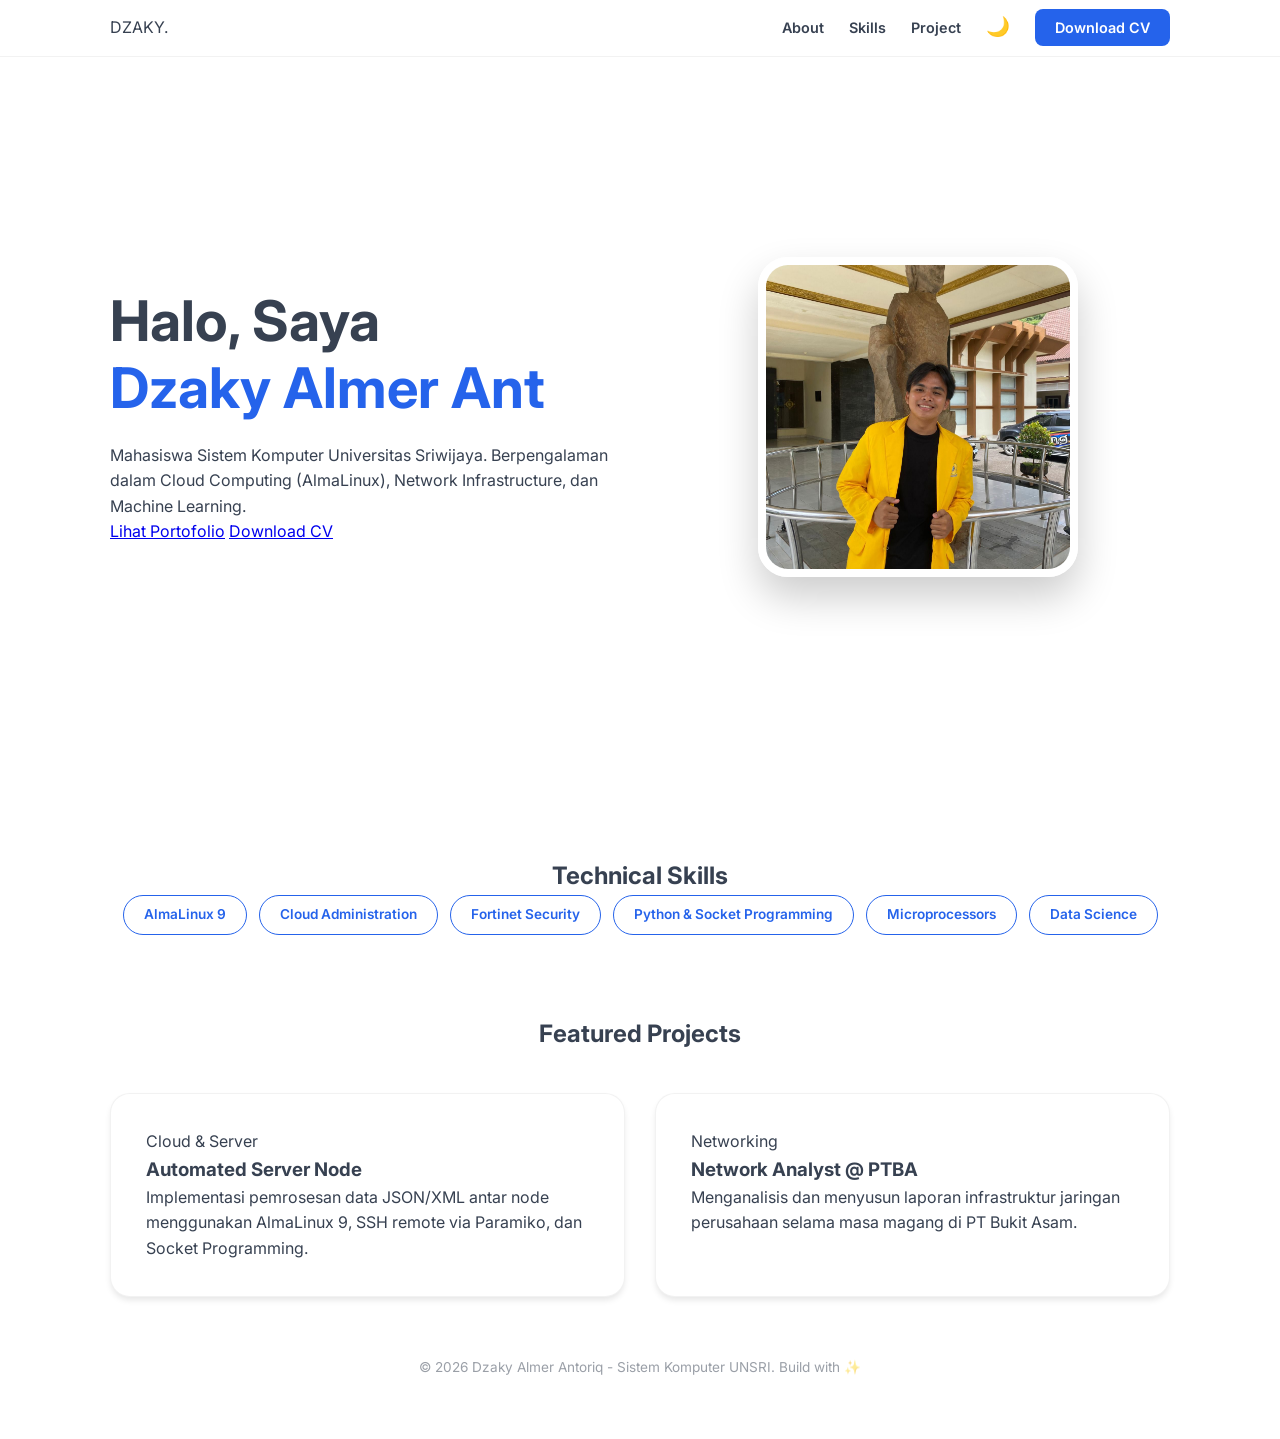
==== index.html @ 932852b8 "Update and rename tampilan.html to index.html" ====
<!DOCTYPE html>
<html lang="id">
<head>
    <meta charset="UTF-8">
    <meta name="viewport" content="width=device-width, initial-scale=1.0">
    <title>Dzaky Almer Antoriq | Portfolio Sistem Komputer UNSRI</title>
    <link rel="stylesheet" href="webcv.css">
    <link href="https://fonts.googleapis.com/css2?family=Inter:wght@400;600;700&display=swap" rel="stylesheet">
</head>
<body class="light-theme">

    <nav>
        <div class="container">
            <div class="logo">DZAKY.</div>
            <ul>
                <li><a href="#about">About</a></li>
                <li><a href="#skills">Skills</a></li>
                <li><a href="#projects">Project</a></li>
                <li><button id="theme-toggle" class="btn-theme">🌙</button></li>
                <li><a href="#" class="btn-cv">Download CV</a></li>
            </ul>
        </div>
    </nav>

    <header id="about" class="hero">
        <div class="container hero-content reveal active">
            <div class="hero-text">
                <h1>Halo, Saya <br><span id="typing-text" style="color: #2563eb;"></span></h1>
                <p>Mahasiswa Sistem Komputer Universitas Sriwijaya. Berpengalaman dalam Cloud Computing (AlmaLinux), Network Infrastructure, dan Machine Learning.</p>
                <div class="hero-btns">
                    <a href="#projects" class="btn-primary">Lihat Portofolio</a>
                    <a href="CV_Dzaky_Almer.pdf" class="btn-secondary" download>Download CV</a>
                </div>
            </div>
            <div class="hero-image">
                <img src="foto-dzaky.jpeg" alt="Dzaky Almer Antoriq">
            </div>
        </div>
    </header>

    <section id="skills" class="container reveal" style="padding: 80px 0; text-align: center;">
        <h2 class="section-title">Technical Skills</h2>
        <div class="skills-grid">
            <span class="skill-tag">AlmaLinux 9</span>
            <span class="skill-tag">Cloud Administration</span>
            <span class="skill-tag">Fortinet Security</span>
            <span class="skill-tag">Python & Socket Programming</span>
            <span class="skill-tag">Microprocessors</span>
            <span class="skill-tag">Data Science</span>
        </div>
    </section>

    <section id="projects" class="projects">
        <div class="container">
            <h2 class="reveal section-title" style="text-align: center; margin-bottom: 40px;">Featured Projects</h2>
            <div class="project-grid">
                <div class="project-card reveal">
                    <div class="project-info">
                        <div class="project-tag">Cloud & Server</div>
                        <h3>Automated Server Node</h3>
                        <p>Implementasi pemrosesan data JSON/XML antar node menggunakan AlmaLinux 9, SSH remote via Paramiko, dan Socket Programming.</p>
                    </div>
                </div>
                <div class="project-card reveal">
                    <div class="project-info">
                        <div class="project-tag">Networking</div>
                        <h3>Network Analyst @ PTBA</h3>
                        <p>Menganalisis dan menyusun laporan infrastruktur jaringan perusahaan selama masa magang di PT Bukit Asam.</p>
                    </div>
                </div>
            </div>
        </div>
    </section>

    <footer>
        <p>&copy; 2026 Dzaky Almer Antoriq - Sistem Komputer UNSRI. Build with ✨</p>
    </footer>

    <script>
        // --- LOGIKA TYPING EFFECT ---
        const text = "Dzaky Almer Antoriq";
        let index = 0;
        function type() {
            if (index < text.length) {
                document.getElementById("typing-text").innerHTML += text.charAt(index);
                index++;
                setTimeout(type, 100);
            }
        }

        // --- LOGIKA DARK MODE DENGAN MEMORI (LOCALSTORAGE) ---
        const btn = document.getElementById("theme-toggle");
        const currentTheme = localStorage.getItem("theme");

        // Cek apakah user sebelumnya sudah setel dark mode
        if (currentTheme === "dark") {
            document.body.classList.add("dark-theme");
            btn.innerHTML = "☀️";
        }

        btn.addEventListener("click", function() {
            document.body.classList.toggle("dark-theme");
            
            let theme = "light";
            if (document.body.classList.contains("dark-theme")) {
                theme = "dark";
                btn.innerHTML = "☀️";
            } else {
                btn.innerHTML = "🌙";
            }
            // Simpan pilihan user ke memori browser
            localStorage.setItem("theme", theme);
        });

        // Jalankan typing effect saat load
        window.onload = type;

        // --- LOGIKA SCROLL REVEAL ---
        window.addEventListener('scroll', reveal);
        function reveal() {
            var reveals = document.querySelectorAll('.reveal');
            for (var i = 0; i < reveals.length; i++) {
                var windowHeight = window.innerHeight;
                var revealTop = reveals[i].getBoundingClientRect().top;
                if (revealTop < windowHeight - 100) {
                    reveals[i].classList.add('active');
                }
            }
        }
    </script>
</body>
</html>
---- webcv.css ----
:root {
    --primary: #2563eb;
    --bg: #ffffff;
    --text: #374151;
    --card-bg: #ffffff;
    --nav-bg: rgba(255, 255, 255, 0.9);
    --input-bg: #f3f4f6;
}

.dark-theme {
    --bg: #0f172a;
    --text: #f1f5f9;
    --card-bg: #1e293b;
    --nav-bg: rgba(15, 23, 42, 0.9);
    --input-bg: #334155;
}

* { margin: 0; padding: 0; box-sizing: border-box; transition: 0.3s ease; }

body {
    font-family: 'Inter', sans-serif;
    background-color: var(--bg);
    color: var(--text);
    line-height: 1.6;
    overflow-x: hidden;
}

.container { max-width: 1100px; margin: 0 auto; padding: 0 20px; }

nav {
    padding: 15px 0;
    background: var(--nav-bg);
    backdrop-filter: blur(10px);
    position: sticky;
    top: 0;
    z-index: 1000;
    border-bottom: 1px solid rgba(0,0,0,0.05);
}

nav .container { display: flex; justify-content: space-between; align-items: center; }
nav ul { display: flex; list-style: none; align-items: center; gap: 25px; }
nav a { text-decoration: none; color: var(--text); font-weight: 600; font-size: 0.9rem; }
.btn-theme { background: none; border: none; font-size: 1.2rem; cursor: pointer; }
.btn-cv { background: var(--primary); color: #fff !important; padding: 10px 20px; border-radius: 8px; }

.hero { padding: 80px 0; min-height: 80vh; display: flex; align-items: center; }
.hero-content { display: flex; align-items: center; justify-content: space-between; gap: 50px; text-align: left; width: 100%; }
.hero-text { flex: 1; }
.hero h1 { font-size: 3.5rem; line-height: 1.2; margin-bottom: 20px; color: var(--text); }

/* Social Links */
.social-links { margin-bottom: 25px; display: flex; gap: 20px; font-size: 1.5rem; }
.social-links a { color: var(--text); transition: 0.3s; }
.social-links a:hover { color: var(--primary); transform: translateY(-3px); }

.hero-image { flex: 1; display: flex; justify-content: center; }
.hero-image img {
    width: 320px;
    height: 320px;
    object-fit: cover;
    border-radius: 30px;
    box-shadow: 0 20px 40px rgba(0,0,0,0.2);
    border: 8px solid var(--card-bg);
}

.skills-grid { display: flex; justify-content: center; gap: 12px; flex-wrap: wrap; }
.skill-tag { background: var(--card-bg); color: var(--primary); border: 1.5px solid var(--primary); padding: 8px 20px; border-radius: 50px; font-weight: 600; font-size: 0.85rem; }
.skill-tag:hover { background: var(--primary); color: #fff; }

.project-grid { display: grid; grid-template-columns: repeat(auto-fit, minmax(320px, 1fr)); gap: 30px; }
.project-card { background: var(--card-bg); padding: 35px; border-radius: 20px; border: 1px solid rgba(0,0,0,0.05); box-shadow: 0 4px 6px -1px rgba(0,0,0,0.1); }
.project-card:hover { transform: translateY(-10px); border-color: var(--primary); }

/* Contact Form */
.contact-box { max-width: 600px; margin: 0 auto; background: var(--card-bg); padding: 30px; border-radius: 20px; box-shadow: 0 10px 25px rgba(0,0,0,0.05); }
.contact-box input, .contact-box textarea {
    width: 100%;
    padding: 12px;
    margin-bottom: 15px;
    border-radius: 8px;
    border: none;
    background: var(--input-bg);
    color: var(--text);
    font-family: inherit;
}

.reveal { opacity: 0; transform: translateY(30px); transition: 0.8s all ease; }
.reveal.active { opacity: 1; transform: translateY(0); }
footer { padding: 60px 0; text-align: center; opacity: 0.5; font-size: 0.85rem; }

@media (max-width: 768px) {
    .hero-content { flex-direction: column-reverse; text-align: center; }
    .hero h1 { font-size: 2.5rem; }
    .social-links { justify-content: center; }
}
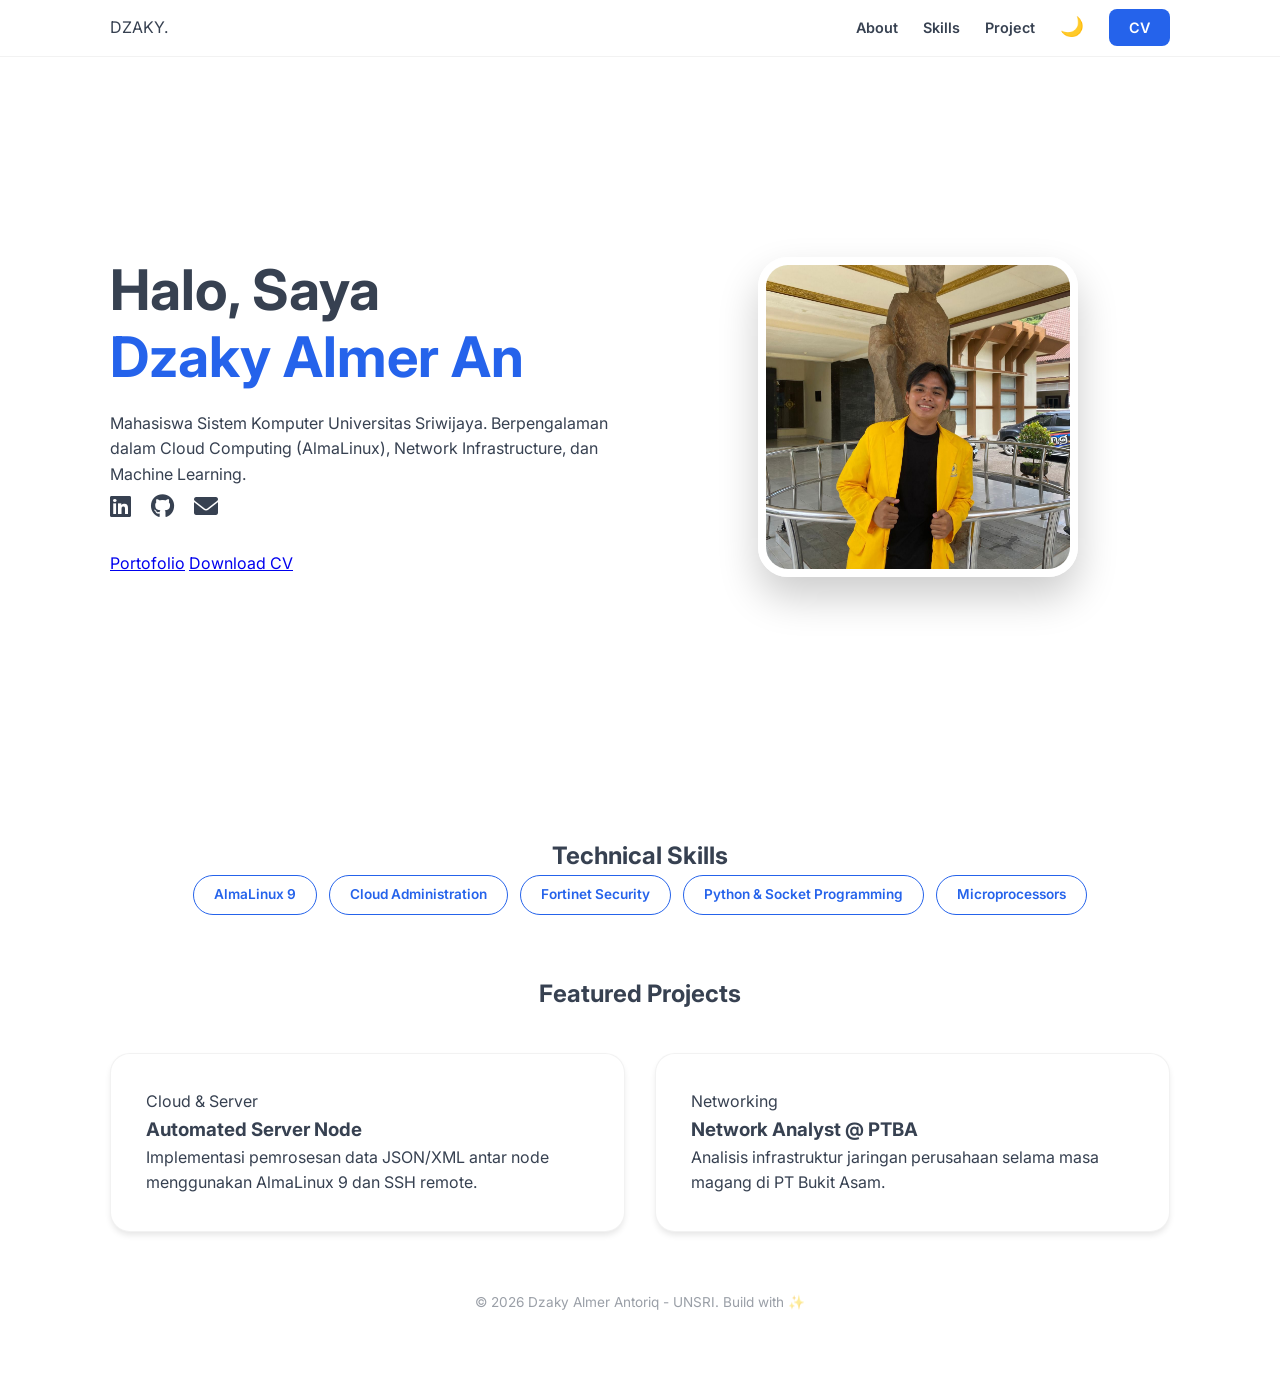
==== commit 62a9d3cd: "Update index.html" ====
--- a/index.html
+++ b/index.html
@@ -6,18 +6,19 @@
     <title>Dzaky Almer Antoriq | Portfolio Sistem Komputer UNSRI</title>
     <link rel="stylesheet" href="webcv.css">
     <link href="https://fonts.googleapis.com/css2?family=Inter:wght@400;600;700&display=swap" rel="stylesheet">
+    <link rel="stylesheet" href="https://cdnjs.cloudflare.com/ajax/libs/font-awesome/6.0.0/css/all.min.css">
 </head>
 <body class="light-theme">
 
     <nav>
-        <div class="container">
+        <div class="container nav-wrapper">
             <div class="logo">DZAKY.</div>
-            <ul>
+            <ul class="nav-links">
                 <li><a href="#about">About</a></li>
                 <li><a href="#skills">Skills</a></li>
                 <li><a href="#projects">Project</a></li>
                 <li><button id="theme-toggle" class="btn-theme">🌙</button></li>
-                <li><a href="#" class="btn-cv">Download CV</a></li>
+                <li><a href="CV_Dzaky_Almer.pdf" class="btn-cv" download>CV</a></li>
             </ul>
         </div>
     </nav>
@@ -27,8 +28,13 @@
             <div class="hero-text">
                 <h1>Halo, Saya <br><span id="typing-text" style="color: #2563eb;"></span></h1>
                 <p>Mahasiswa Sistem Komputer Universitas Sriwijaya. Berpengalaman dalam Cloud Computing (AlmaLinux), Network Infrastructure, dan Machine Learning.</p>
+                <div class="social-links">
+                    <a href="#"><i class="fab fa-linkedin"></i></a>
+                    <a href="#"><i class="fab fa-github"></i></a>
+                    <a href="#"><i class="fas fa-envelope"></i></a>
+                </div>
                 <div class="hero-btns">
-                    <a href="#projects" class="btn-primary">Lihat Portofolio</a>
+                    <a href="#projects" class="btn-primary">Portofolio</a>
                     <a href="CV_Dzaky_Almer.pdf" class="btn-secondary" download>Download CV</a>
                 </div>
             </div>
@@ -38,7 +44,7 @@
         </div>
     </header>
 
-    <section id="skills" class="container reveal" style="padding: 80px 0; text-align: center;">
+    <section id="skills" class="container reveal" style="padding: 60px 0; text-align: center;">
         <h2 class="section-title">Technical Skills</h2>
         <div class="skills-grid">
             <span class="skill-tag">AlmaLinux 9</span>
@@ -46,7 +52,6 @@
             <span class="skill-tag">Fortinet Security</span>
             <span class="skill-tag">Python & Socket Programming</span>
             <span class="skill-tag">Microprocessors</span>
-            <span class="skill-tag">Data Science</span>
         </div>
     </section>
 
@@ -58,14 +63,14 @@
                     <div class="project-info">
                         <div class="project-tag">Cloud & Server</div>
                         <h3>Automated Server Node</h3>
-                        <p>Implementasi pemrosesan data JSON/XML antar node menggunakan AlmaLinux 9, SSH remote via Paramiko, dan Socket Programming.</p>
+                        <p>Implementasi pemrosesan data JSON/XML antar node menggunakan AlmaLinux 9 dan SSH remote.</p>
                     </div>
                 </div>
                 <div class="project-card reveal">
                     <div class="project-info">
                         <div class="project-tag">Networking</div>
                         <h3>Network Analyst @ PTBA</h3>
-                        <p>Menganalisis dan menyusun laporan infrastruktur jaringan perusahaan selama masa magang di PT Bukit Asam.</p>
+                        <p>Analisis infrastruktur jaringan perusahaan selama masa magang di PT Bukit Asam.</p>
                     </div>
                 </div>
             </div>
@@ -73,11 +78,10 @@
     </section>
 
     <footer>
-        <p>&copy; 2026 Dzaky Almer Antoriq - Sistem Komputer UNSRI. Build with ✨</p>
+        <p>&copy; 2026 Dzaky Almer Antoriq - UNSRI. Build with ✨</p>
     </footer>
 
     <script>
-        // --- LOGIKA TYPING EFFECT ---
         const text = "Dzaky Almer Antoriq";
         let index = 0;
         function type() {
@@ -88,11 +92,9 @@
             }
         }
 
-        // --- LOGIKA DARK MODE DENGAN MEMORI (LOCALSTORAGE) ---
         const btn = document.getElementById("theme-toggle");
         const currentTheme = localStorage.getItem("theme");
 
-        // Cek apakah user sebelumnya sudah setel dark mode
         if (currentTheme === "dark") {
             document.body.classList.add("dark-theme");
             btn.innerHTML = "☀️";
@@ -100,7 +102,6 @@
 
         btn.addEventListener("click", function() {
             document.body.classList.toggle("dark-theme");
-            
             let theme = "light";
             if (document.body.classList.contains("dark-theme")) {
                 theme = "dark";
@@ -108,14 +109,11 @@
             } else {
                 btn.innerHTML = "🌙";
             }
-            // Simpan pilihan user ke memori browser
             localStorage.setItem("theme", theme);
         });
 
-        // Jalankan typing effect saat load
         window.onload = type;
 
-        // --- LOGIKA SCROLL REVEAL ---
         window.addEventListener('scroll', reveal);
         function reveal() {
             var reveals = document.querySelectorAll('.reveal');
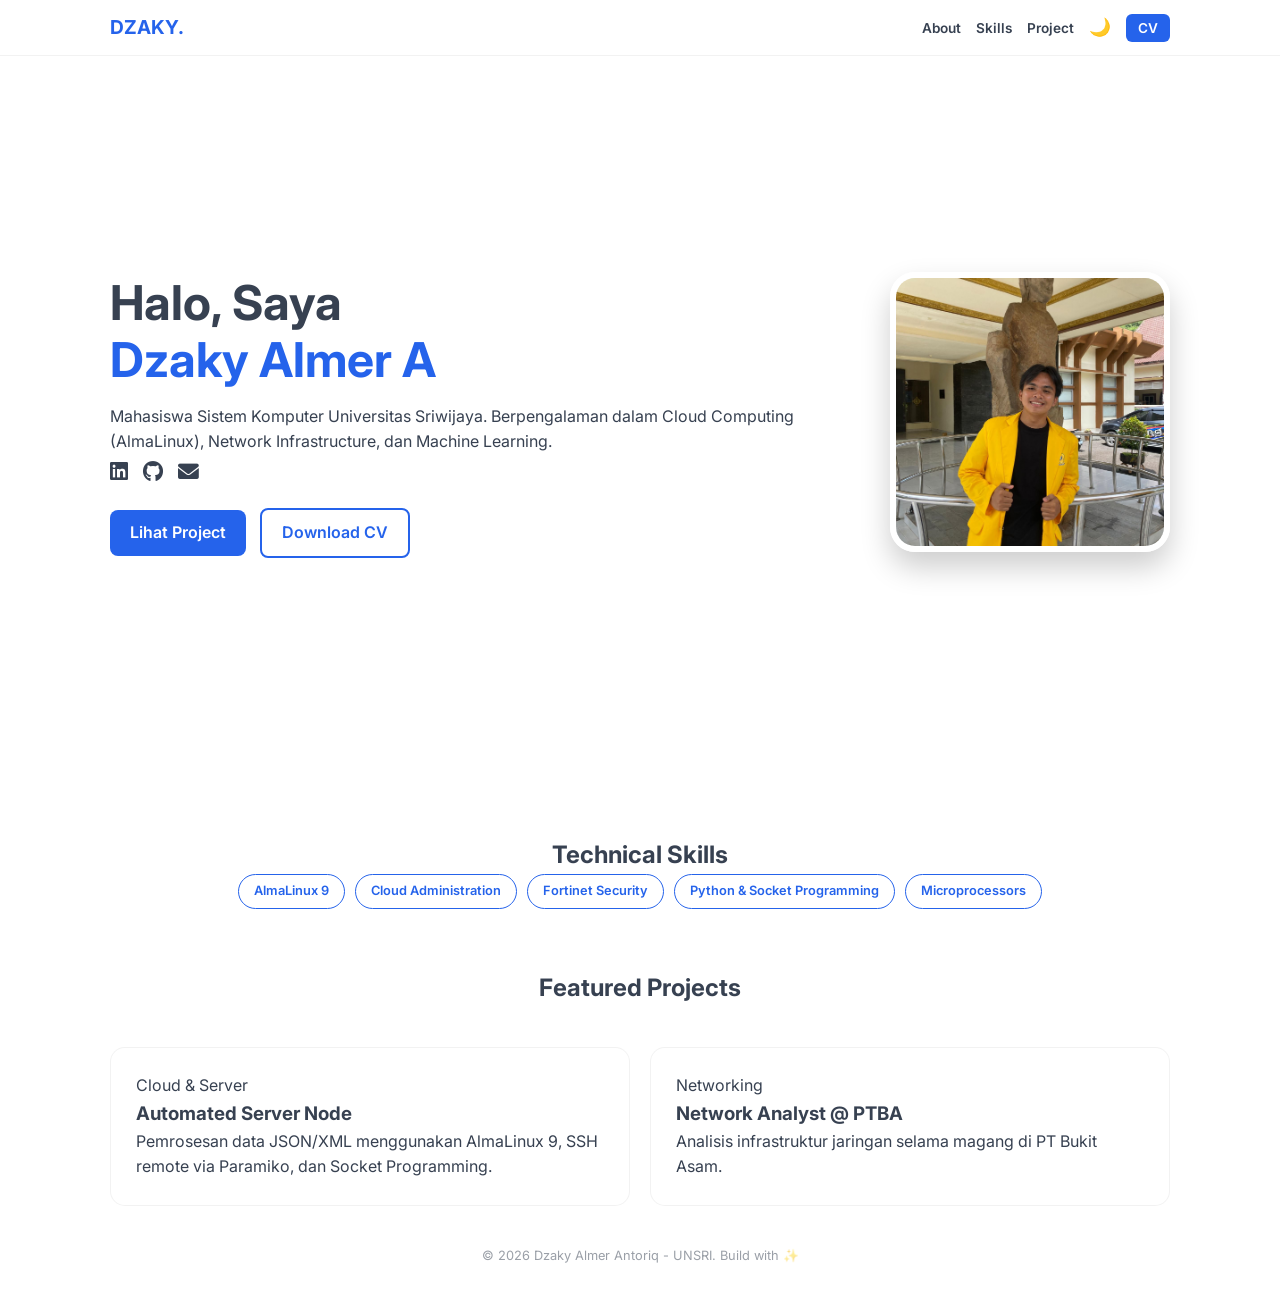
==== commit 76f92f46: "Update index.html" ====
--- a/index.html
+++ b/index.html
@@ -28,13 +28,15 @@
             <div class="hero-text">
                 <h1>Halo, Saya <br><span id="typing-text" style="color: #2563eb;"></span></h1>
                 <p>Mahasiswa Sistem Komputer Universitas Sriwijaya. Berpengalaman dalam Cloud Computing (AlmaLinux), Network Infrastructure, dan Machine Learning.</p>
+                
                 <div class="social-links">
-                    <a href="#"><i class="fab fa-linkedin"></i></a>
-                    <a href="#"><i class="fab fa-github"></i></a>
-                    <a href="#"><i class="fas fa-envelope"></i></a>
+                    <a href="https://www.linkedin.com/in/dzaky-almer-antoriq-600607283" target="_blank"><i class="fab fa-linkedin"></i></a>
+                    <a href="https://github.com/dzakyalmer061" target="_blank"><i class="fab fa-github"></i></a>
+                    <a href="mailto:dzakyalmerantoriq0611@gmail.com"><i class="fas fa-envelope"></i></a>
                 </div>
+
                 <div class="hero-btns">
-                    <a href="#projects" class="btn-primary">Portofolio</a>
+                    <a href="#projects" class="btn-primary">Lihat Project</a>
                     <a href="CV_Dzaky_Almer.pdf" class="btn-secondary" download>Download CV</a>
                 </div>
             </div>
@@ -63,14 +65,14 @@
                     <div class="project-info">
                         <div class="project-tag">Cloud & Server</div>
                         <h3>Automated Server Node</h3>
-                        <p>Implementasi pemrosesan data JSON/XML antar node menggunakan AlmaLinux 9 dan SSH remote.</p>
+                        <p>Pemrosesan data JSON/XML menggunakan AlmaLinux 9, SSH remote via Paramiko, dan Socket Programming.</p>
                     </div>
                 </div>
                 <div class="project-card reveal">
                     <div class="project-info">
                         <div class="project-tag">Networking</div>
                         <h3>Network Analyst @ PTBA</h3>
-                        <p>Analisis infrastruktur jaringan perusahaan selama masa magang di PT Bukit Asam.</p>
+                        <p>Analisis infrastruktur jaringan selama magang di PT Bukit Asam.</p>
                     </div>
                 </div>
             </div>
@@ -82,6 +84,7 @@
     </footer>
 
     <script>
+        // Typing Effect
         const text = "Dzaky Almer Antoriq";
         let index = 0;
         function type() {
@@ -92,14 +95,13 @@
             }
         }
 
+        // Dark Mode Logic
         const btn = document.getElementById("theme-toggle");
         const currentTheme = localStorage.getItem("theme");
-
         if (currentTheme === "dark") {
             document.body.classList.add("dark-theme");
             btn.innerHTML = "☀️";
         }
-
         btn.addEventListener("click", function() {
             document.body.classList.toggle("dark-theme");
             let theme = "light";
@@ -114,6 +116,7 @@
 
         window.onload = type;
 
+        // Scroll Reveal
         window.addEventListener('scroll', reveal);
         function reveal() {
             var reveals = document.querySelectorAll('.reveal');
--- a/webcv.css
+++ b/webcv.css
@@ -4,7 +4,6 @@
     --text: #374151;
     --card-bg: #ffffff;
     --nav-bg: rgba(255, 255, 255, 0.9);
-    --input-bg: #f3f4f6;
 }
 
 .dark-theme {
@@ -12,7 +11,6 @@
     --text: #f1f5f9;
     --card-bg: #1e293b;
     --nav-bg: rgba(15, 23, 42, 0.9);
-    --input-bg: #334155;
 }
 
 * { margin: 0; padding: 0; box-sizing: border-box; transition: 0.3s ease; }
@@ -22,13 +20,13 @@
     background-color: var(--bg);
     color: var(--text);
     line-height: 1.6;
-    overflow-x: hidden;
 }
 
 .container { max-width: 1100px; margin: 0 auto; padding: 0 20px; }
 
+/* NAVBAR FIXED */
 nav {
-    padding: 15px 0;
+    padding: 12px 0;
     background: var(--nav-bg);
     backdrop-filter: blur(10px);
     position: sticky;
@@ -37,59 +35,67 @@
     border-bottom: 1px solid rgba(0,0,0,0.05);
 }
 
-nav .container { display: flex; justify-content: space-between; align-items: center; }
-nav ul { display: flex; list-style: none; align-items: center; gap: 25px; }
-nav a { text-decoration: none; color: var(--text); font-weight: 600; font-size: 0.9rem; }
-.btn-theme { background: none; border: none; font-size: 1.2rem; cursor: pointer; }
-.btn-cv { background: var(--primary); color: #fff !important; padding: 10px 20px; border-radius: 8px; }
+.nav-wrapper { display: flex; justify-content: space-between; align-items: center; }
 
-.hero { padding: 80px 0; min-height: 80vh; display: flex; align-items: center; }
-.hero-content { display: flex; align-items: center; justify-content: space-between; gap: 50px; text-align: left; width: 100%; }
-.hero-text { flex: 1; }
-.hero h1 { font-size: 3.5rem; line-height: 1.2; margin-bottom: 20px; color: var(--text); }
+nav .logo { font-weight: 700; font-size: 1.2rem; color: var(--primary); }
 
-/* Social Links */
-.social-links { margin-bottom: 25px; display: flex; gap: 20px; font-size: 1.5rem; }
-.social-links a { color: var(--text); transition: 0.3s; }
-.social-links a:hover { color: var(--primary); transform: translateY(-3px); }
+.nav-links { display: flex; list-style: none; align-items: center; gap: 15px; }
 
-.hero-image { flex: 1; display: flex; justify-content: center; }
+.nav-links a { text-decoration: none; color: var(--text); font-weight: 600; font-size: 0.85rem; }
+
+.btn-cv { background: var(--primary); color: #fff !important; padding: 6px 12px; border-radius: 6px; }
+
+.btn-theme { background: none; border: none; font-size: 1.1rem; cursor: pointer; }
+
+/* HERO */
+.hero { padding: 40px 0; min-height: 80vh; display: flex; align-items: center; }
+.hero-content { display: flex; align-items: center; justify-content: space-between; gap: 40px; width: 100%; }
+.hero-text { flex: 1.2; }
+.hero h1 { font-size: 3rem; line-height: 1.2; margin-bottom: 15px; color: var(--text); }
+
+.social-links { margin-bottom: 20px; display: flex; gap: 15px; font-size: 1.3rem; }
+.social-links a { color: var(--text); }
+
 .hero-image img {
-    width: 320px;
-    height: 320px;
+    width: 280px;
+    height: 280px;
     object-fit: cover;
-    border-radius: 30px;
-    box-shadow: 0 20px 40px rgba(0,0,0,0.2);
-    border: 8px solid var(--card-bg);
+    border-radius: 25px;
+    box-shadow: 0 15px 30px rgba(0,0,0,0.2);
+    border: 6px solid var(--card-bg);
 }
 
-.skills-grid { display: flex; justify-content: center; gap: 12px; flex-wrap: wrap; }
-.skill-tag { background: var(--card-bg); color: var(--primary); border: 1.5px solid var(--primary); padding: 8px 20px; border-radius: 50px; font-weight: 600; font-size: 0.85rem; }
-.skill-tag:hover { background: var(--primary); color: #fff; }
+/* CARDS & SKILLS */
+.skills-grid { display: flex; justify-content: center; gap: 10px; flex-wrap: wrap; }
+.skill-tag { background: var(--card-bg); color: var(--primary); border: 1.5px solid var(--primary); padding: 6px 15px; border-radius: 50px; font-weight: 600; font-size: 0.8rem; }
 
-.project-grid { display: grid; grid-template-columns: repeat(auto-fit, minmax(320px, 1fr)); gap: 30px; }
-.project-card { background: var(--card-bg); padding: 35px; border-radius: 20px; border: 1px solid rgba(0,0,0,0.05); box-shadow: 0 4px 6px -1px rgba(0,0,0,0.1); }
-.project-card:hover { transform: translateY(-10px); border-color: var(--primary); }
+.project-grid { display: grid; grid-template-columns: repeat(auto-fit, minmax(300px, 1fr)); gap: 20px; }
+.project-card { background: var(--card-bg); padding: 25px; border-radius: 15px; border: 1px solid rgba(0,0,0,0.05); }
 
-/* Contact Form */
-.contact-box { max-width: 600px; margin: 0 auto; background: var(--card-bg); padding: 30px; border-radius: 20px; box-shadow: 0 10px 25px rgba(0,0,0,0.05); }
-.contact-box input, .contact-box textarea {
-    width: 100%;
-    padding: 12px;
-    margin-bottom: 15px;
-    border-radius: 8px;
-    border: none;
-    background: var(--input-bg);
-    color: var(--text);
-    font-family: inherit;
+.btn-primary, .btn-secondary { padding: 10px 20px; border-radius: 8px; text-decoration: none; font-weight: 600; display: inline-block; }
+.btn-primary { background: var(--primary); color: #fff; margin-right: 10px; }
+.btn-secondary { border: 2px solid var(--primary); color: var(--primary); }
+
+/* --- PERBAIKAN HP (RESPONSIVE) --- */
+@media (max-width: 768px) {
+    .nav-links { gap: 10px; }
+    .nav-links a:not(.btn-cv) { font-size: 0.75rem; } /* Kecilin font menu lain */
+    .btn-cv { padding: 5px 10px; font-size: 0.75rem !important; } /* Tombol CV jadi pendek */
+    
+    .hero-content { flex-direction: column-reverse; text-align: center; gap: 30px; }
+    .hero h1 { font-size: 2.2rem; }
+    .hero-image img { width: 220px; height: 220px; }
+    .social-links { justify-content: center; }
+    .hero-btns { display: flex; flex-direction: column; gap: 10px; }
+    .btn-primary { margin-right: 0; }
 }
 
-.reveal { opacity: 0; transform: translateY(30px); transition: 0.8s all ease; }
+/* Buat layar super kecil */
+@media (max-width: 400px) {
+    nav .logo { font-size: 1rem; }
+    .nav-links a:not(.btn-cv) { display: none; } /* Sembunyikan teks menu, sisakan ikon/tombol CV */
+}
+
+.reveal { opacity: 0; transform: translateY(20px); transition: 0.6s all ease; }
 .reveal.active { opacity: 1; transform: translateY(0); }
-footer { padding: 60px 0; text-align: center; opacity: 0.5; font-size: 0.85rem; }
-
-@media (max-width: 768px) {
-    .hero-content { flex-direction: column-reverse; text-align: center; }
-    .hero h1 { font-size: 2.5rem; }
-    .social-links { justify-content: center; }
-}+footer { padding: 40px 0; text-align: center; opacity: 0.5; font-size: 0.8rem; }
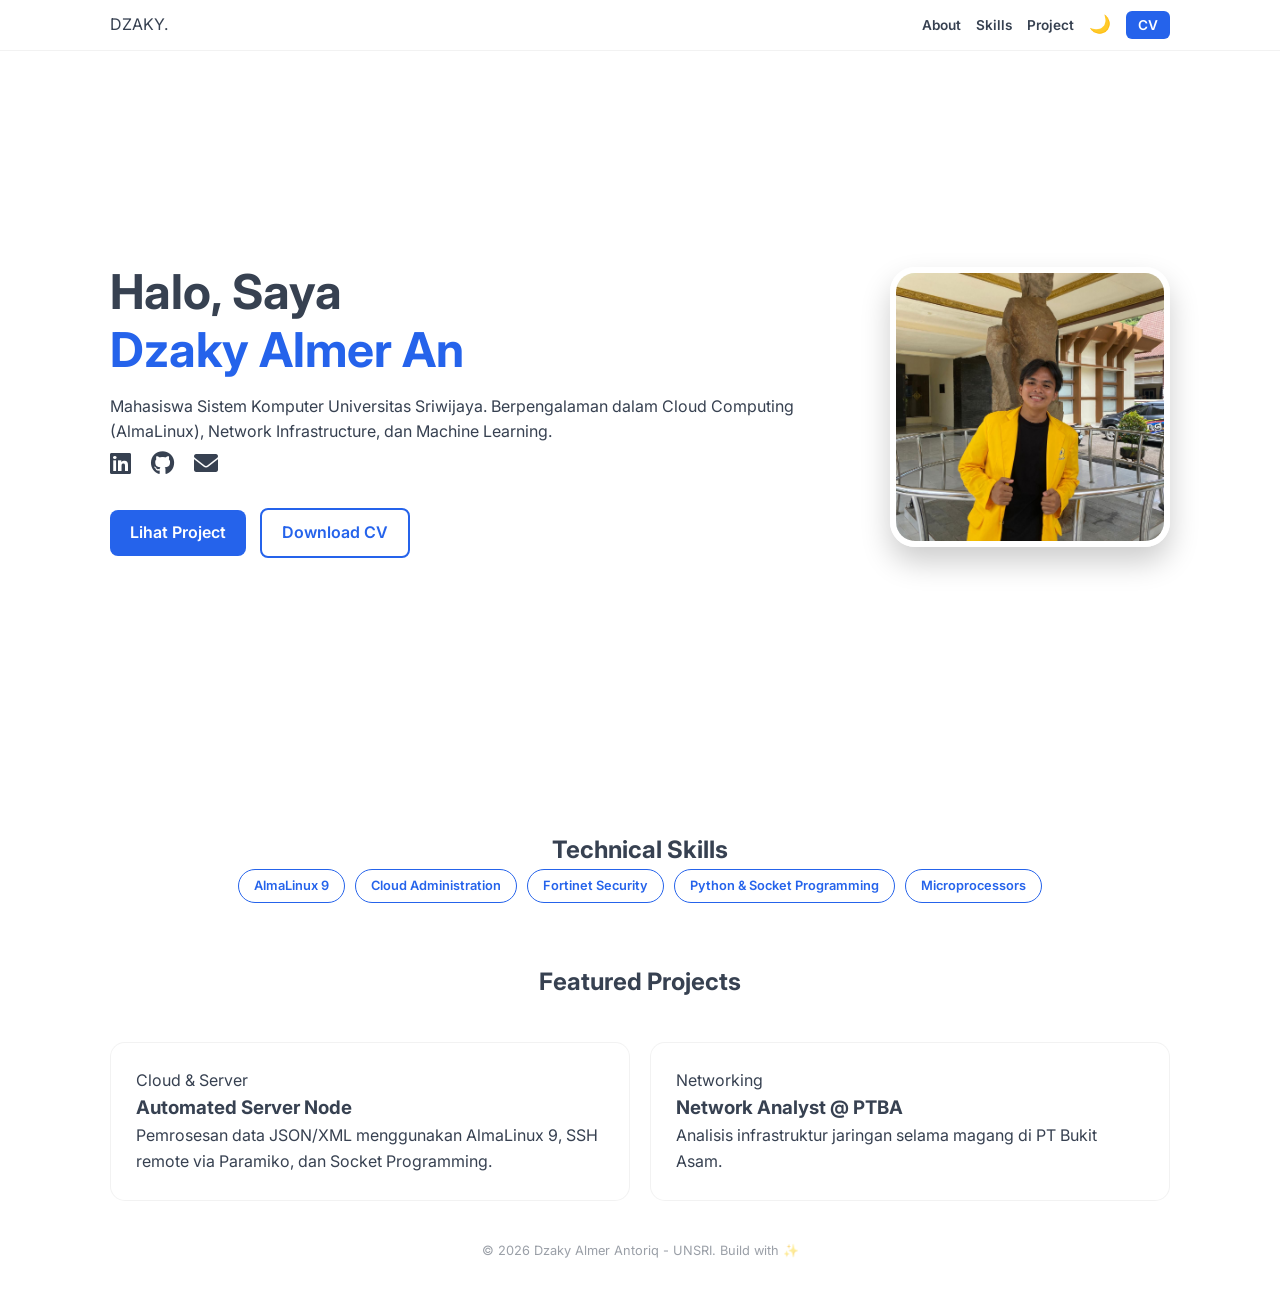
==== commit 1021750a: "Update index.html" ====
--- a/index.html
+++ b/index.html
@@ -18,7 +18,7 @@
                 <li><a href="#skills">Skills</a></li>
                 <li><a href="#projects">Project</a></li>
                 <li><button id="theme-toggle" class="btn-theme">🌙</button></li>
-                <li><a href="CV_Dzaky_Almer.pdf" class="btn-cv" download>CV</a></li>
+                <li><a href="DZAKY ALMER ANTORIQ.pdf" class="btn-cv" download>CV</a></li>
             </ul>
         </div>
     </nav>
@@ -37,7 +37,7 @@
 
                 <div class="hero-btns">
                     <a href="#projects" class="btn-primary">Lihat Project</a>
-                    <a href="CV_Dzaky_Almer.pdf" class="btn-secondary" download>Download CV</a>
+                    <a href="DZAKY ALMER ANTORIQ.pdf" class="btn-secondary" download>Download CV</a>
                 </div>
             </div>
             <div class="hero-image">
@@ -84,7 +84,6 @@
     </footer>
 
     <script>
-        // Typing Effect
         const text = "Dzaky Almer Antoriq";
         let index = 0;
         function type() {
@@ -95,7 +94,6 @@
             }
         }
 
-        // Dark Mode Logic
         const btn = document.getElementById("theme-toggle");
         const currentTheme = localStorage.getItem("theme");
         if (currentTheme === "dark") {
@@ -116,7 +114,6 @@
 
         window.onload = type;
 
-        // Scroll Reveal
         window.addEventListener('scroll', reveal);
         function reveal() {
             var reveals = document.querySelectorAll('.reveal');
--- a/webcv.css
+++ b/webcv.css
@@ -15,16 +15,11 @@
 
 * { margin: 0; padding: 0; box-sizing: border-box; transition: 0.3s ease; }
 
-body {
-    font-family: 'Inter', sans-serif;
-    background-color: var(--bg);
-    color: var(--text);
-    line-height: 1.6;
-}
+body { font-family: 'Inter', sans-serif; background-color: var(--bg); color: var(--text); line-height: 1.6; }
 
 .container { max-width: 1100px; margin: 0 auto; padding: 0 20px; }
 
-/* NAVBAR FIXED */
+/* NAVBAR RESPONSIVE */
 nav {
     padding: 12px 0;
     background: var(--nav-bg);
@@ -36,36 +31,26 @@
 }
 
 .nav-wrapper { display: flex; justify-content: space-between; align-items: center; }
-
-nav .logo { font-weight: 700; font-size: 1.2rem; color: var(--primary); }
-
 .nav-links { display: flex; list-style: none; align-items: center; gap: 15px; }
-
 .nav-links a { text-decoration: none; color: var(--text); font-weight: 600; font-size: 0.85rem; }
-
 .btn-cv { background: var(--primary); color: #fff !important; padding: 6px 12px; border-radius: 6px; }
-
 .btn-theme { background: none; border: none; font-size: 1.1rem; cursor: pointer; }
 
 /* HERO */
 .hero { padding: 40px 0; min-height: 80vh; display: flex; align-items: center; }
 .hero-content { display: flex; align-items: center; justify-content: space-between; gap: 40px; width: 100%; }
 .hero-text { flex: 1.2; }
-.hero h1 { font-size: 3rem; line-height: 1.2; margin-bottom: 15px; color: var(--text); }
+.hero h1 { font-size: 3rem; line-height: 1.2; margin-bottom: 15px; }
 
-.social-links { margin-bottom: 20px; display: flex; gap: 15px; font-size: 1.3rem; }
-.social-links a { color: var(--text); }
+.social-links { margin-bottom: 25px; display: flex; gap: 20px; font-size: 1.5rem; }
+.social-links a { color: var(--text); transition: 0.3s; }
+.social-links a:hover { color: var(--primary); transform: translateY(-3px); }
 
 .hero-image img {
-    width: 280px;
-    height: 280px;
-    object-fit: cover;
-    border-radius: 25px;
-    box-shadow: 0 15px 30px rgba(0,0,0,0.2);
-    border: 6px solid var(--card-bg);
+    width: 280px; height: 280px; object-fit: cover; border-radius: 25px;
+    box-shadow: 0 15px 30px rgba(0,0,0,0.2); border: 6px solid var(--card-bg);
 }
 
-/* CARDS & SKILLS */
 .skills-grid { display: flex; justify-content: center; gap: 10px; flex-wrap: wrap; }
 .skill-tag { background: var(--card-bg); color: var(--primary); border: 1.5px solid var(--primary); padding: 6px 15px; border-radius: 50px; font-weight: 600; font-size: 0.8rem; }
 
@@ -76,11 +61,11 @@
 .btn-primary { background: var(--primary); color: #fff; margin-right: 10px; }
 .btn-secondary { border: 2px solid var(--primary); color: var(--primary); }
 
-/* --- PERBAIKAN HP (RESPONSIVE) --- */
+/* --- FIX MOBILE --- */
 @media (max-width: 768px) {
     .nav-links { gap: 10px; }
-    .nav-links a:not(.btn-cv) { font-size: 0.75rem; } /* Kecilin font menu lain */
-    .btn-cv { padding: 5px 10px; font-size: 0.75rem !important; } /* Tombol CV jadi pendek */
+    .nav-links a:not(.btn-cv) { font-size: 0.75rem; }
+    .btn-cv { padding: 5px 10px; font-size: 0.75rem !important; }
     
     .hero-content { flex-direction: column-reverse; text-align: center; gap: 30px; }
     .hero h1 { font-size: 2.2rem; }
@@ -90,10 +75,8 @@
     .btn-primary { margin-right: 0; }
 }
 
-/* Buat layar super kecil */
 @media (max-width: 400px) {
-    nav .logo { font-size: 1rem; }
-    .nav-links a:not(.btn-cv) { display: none; } /* Sembunyikan teks menu, sisakan ikon/tombol CV */
+    .nav-links a:not(.btn-cv) { display: none; } /* Sembunyikan menu teks di layar sangat kecil */
 }
 
 .reveal { opacity: 0; transform: translateY(20px); transition: 0.6s all ease; }
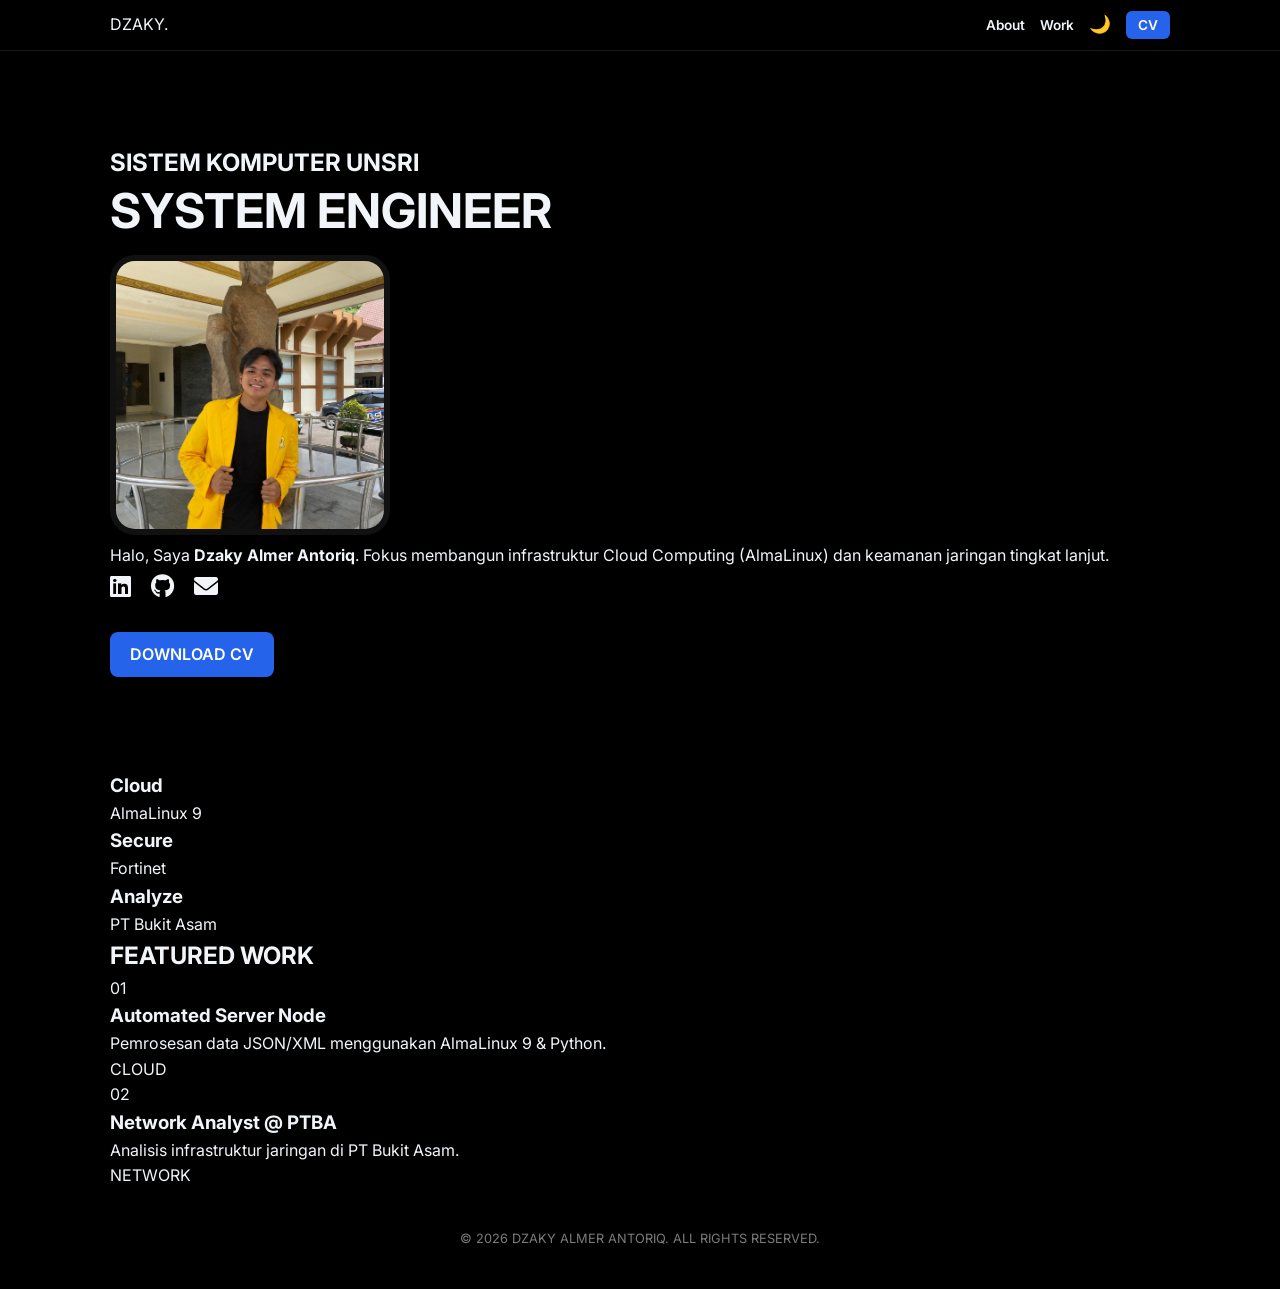
==== commit bcccf400: "Revise portfolio content and update theme settings Updated the portfolio page with new content and s" ====
--- a/index.html
+++ b/index.html
@@ -3,20 +3,19 @@
 <head>
     <meta charset="UTF-8">
     <meta name="viewport" content="width=device-width, initial-scale=1.0">
-    <title>Dzaky Almer Antoriq | Portfolio Sistem Komputer UNSRI</title>
+    <title>Dzaky Almer Antoriq | Computer Systems</title>
     <link rel="stylesheet" href="webcv.css">
-    <link href="https://fonts.googleapis.com/css2?family=Inter:wght@400;600;700&display=swap" rel="stylesheet">
+    <link href="https://fonts.googleapis.com/css2?family=Syncopate:wght@700&family=Inter:wght@400;700&display=swap" rel="stylesheet">
     <link rel="stylesheet" href="https://cdnjs.cloudflare.com/ajax/libs/font-awesome/6.0.0/css/all.min.css">
 </head>
-<body class="light-theme">
+<body class="dark-theme">
 
     <nav>
         <div class="container nav-wrapper">
-            <div class="logo">DZAKY.</div>
+            <div class="logo">DZAKY<span>.</span></div>
             <ul class="nav-links">
                 <li><a href="#about">About</a></li>
-                <li><a href="#skills">Skills</a></li>
-                <li><a href="#projects">Project</a></li>
+                <li><a href="#projects">Work</a></li>
                 <li><button id="theme-toggle" class="btn-theme">🌙</button></li>
                 <li><a href="DZAKY ALMER ANTORIQ.pdf" class="btn-cv" download>CV</a></li>
             </ul>
@@ -25,94 +24,83 @@
 
     <header id="about" class="hero">
         <div class="container hero-content reveal active">
-            <div class="hero-text">
-                <h1>Halo, Saya <br><span id="typing-text" style="color: #2563eb;"></span></h1>
-                <p>Mahasiswa Sistem Komputer Universitas Sriwijaya. Berpengalaman dalam Cloud Computing (AlmaLinux), Network Infrastructure, dan Machine Learning.</p>
-                
-                <div class="social-links">
-                    <a href="https://www.linkedin.com/in/dzaky-almer-antoriq-600607283" target="_blank"><i class="fab fa-linkedin"></i></a>
-                    <a href="https://github.com/dzakyalmer061" target="_blank"><i class="fab fa-github"></i></a>
-                    <a href="mailto:dzakyalmerantoriq0611@gmail.com"><i class="fas fa-envelope"></i></a>
+            <div class="hero-main">
+                <h2 class="hero-tag">SISTEM KOMPUTER UNSRI</h2>
+                <h1 class="big-title">SYSTEM<span> ENGINEER</span></h1>
+                <div class="hero-flex">
+                    <div class="hero-image">
+                        <img src="foto-dzaky.jpeg" alt="Dzaky Almer Antoriq">
+                    </div>
+                    <div class="hero-subtext">
+                        <p>Halo, Saya <strong>Dzaky Almer Antoriq</strong>. Fokus membangun infrastruktur Cloud Computing (AlmaLinux) dan keamanan jaringan tingkat lanjut.</p>
+                        <div class="social-links">
+                            <a href="https://www.linkedin.com/in/dzaky-almer-antoriq-600607283" target="_blank"><i class="fab fa-linkedin"></i></a>
+                            <a href="https://github.com/dzakyalmer061" target="_blank"><i class="fab fa-github"></i></a>
+                            <a href="mailto:dzakyalmerantoriq0611@gmail.com"><i class="fas fa-envelope"></i></a>
+                        </div>
+                        <a href="DZAKY ALMER ANTORIQ.pdf" class="btn-primary" download>DOWNLOAD CV</a>
+                    </div>
                 </div>
-
-                <div class="hero-btns">
-                    <a href="#projects" class="btn-primary">Lihat Project</a>
-                    <a href="DZAKY ALMER ANTORIQ.pdf" class="btn-secondary" download>Download CV</a>
-                </div>
-            </div>
-            <div class="hero-image">
-                <img src="foto-dzaky.jpeg" alt="Dzaky Almer Antoriq">
             </div>
         </div>
     </header>
 
-    <section id="skills" class="container reveal" style="padding: 60px 0; text-align: center;">
-        <h2 class="section-title">Technical Skills</h2>
-        <div class="skills-grid">
-            <span class="skill-tag">AlmaLinux 9</span>
-            <span class="skill-tag">Cloud Administration</span>
-            <span class="skill-tag">Fortinet Security</span>
-            <span class="skill-tag">Python & Socket Programming</span>
-            <span class="skill-tag">Microprocessors</span>
+    <section class="stats container reveal">
+        <div class="stat-item">
+            <h3>Cloud</h3>
+            <p>AlmaLinux 9</p>
+        </div>
+        <div class="stat-item">
+            <h3>Secure</h3>
+            <p>Fortinet</p>
+        </div>
+        <div class="stat-item">
+            <h3>Analyze</h3>
+            <p>PT Bukit Asam</p>
         </div>
     </section>
 
     <section id="projects" class="projects">
         <div class="container">
-            <h2 class="reveal section-title" style="text-align: center; margin-bottom: 40px;">Featured Projects</h2>
-            <div class="project-grid">
-                <div class="project-card reveal">
-                    <div class="project-info">
-                        <div class="project-tag">Cloud & Server</div>
+            <h2 class="section-title reveal">FEATURED WORK</h2>
+            <div class="project-list">
+                <div class="project-row reveal">
+                    <span class="p-num">01</span>
+                    <div class="p-content">
                         <h3>Automated Server Node</h3>
-                        <p>Pemrosesan data JSON/XML menggunakan AlmaLinux 9, SSH remote via Paramiko, dan Socket Programming.</p>
+                        <p>Pemrosesan data JSON/XML menggunakan AlmaLinux 9 & Python.</p>
                     </div>
+                    <div class="p-tag">CLOUD</div>
                 </div>
-                <div class="project-card reveal">
-                    <div class="project-info">
-                        <div class="project-tag">Networking</div>
+                <div class="project-row reveal">
+                    <span class="p-num">02</span>
+                    <div class="p-content">
                         <h3>Network Analyst @ PTBA</h3>
-                        <p>Analisis infrastruktur jaringan selama magang di PT Bukit Asam.</p>
+                        <p>Analisis infrastruktur jaringan di PT Bukit Asam.</p>
                     </div>
+                    <div class="p-tag">NETWORK</div>
                 </div>
             </div>
         </div>
     </section>
 
     <footer>
-        <p>&copy; 2026 Dzaky Almer Antoriq - UNSRI. Build with ✨</p>
+        <p>&copy; 2026 DZAKY ALMER ANTORIQ. ALL RIGHTS RESERVED.</p>
     </footer>
 
     <script>
-        const text = "Dzaky Almer Antoriq";
-        let index = 0;
-        function type() {
-            if (index < text.length) {
-                document.getElementById("typing-text").innerHTML += text.charAt(index);
-                index++;
-                setTimeout(type, 100);
-            }
-        }
-
         const btn = document.getElementById("theme-toggle");
         const currentTheme = localStorage.getItem("theme");
-        if (currentTheme === "dark") {
-            document.body.classList.add("dark-theme");
-            btn.innerHTML = "☀️";
+        if (currentTheme === "light") {
+            document.body.classList.remove("dark-theme");
+            btn.innerHTML = "🌙";
         }
         btn.addEventListener("click", function() {
             document.body.classList.toggle("dark-theme");
-            let theme = "light";
-            if (document.body.classList.contains("dark-theme")) {
-                theme = "dark";
-                btn.innerHTML = "☀️";
-            } else {
-                btn.innerHTML = "🌙";
-            }
+            let theme = document.body.classList.contains("dark-theme") ? "dark" : "light";
+            btn.innerHTML = theme === "dark" ? "☀️" : "🌙";
             localStorage.setItem("theme", theme);
         });
-
-        window.onload = type;
 
         window.addEventListener('scroll', reveal);
         function reveal() {
@@ -120,7 +108,7 @@
             for (var i = 0; i < reveals.length; i++) {
                 var windowHeight = window.innerHeight;
                 var revealTop = reveals[i].getBoundingClientRect().top;
-                if (revealTop < windowHeight - 100) {
+                if (revealTop < windowHeight - 50) {
                     reveals[i].classList.add('active');
                 }
             }
--- a/webcv.css
+++ b/webcv.css
@@ -6,11 +6,12 @@
     --nav-bg: rgba(255, 255, 255, 0.9);
 }
 
+/* TRUE BLACK DARK MODE */
 .dark-theme {
-    --bg: #0f172a;
+    --bg: #000000;
     --text: #f1f5f9;
-    --card-bg: #1e293b;
-    --nav-bg: rgba(15, 23, 42, 0.9);
+    --card-bg: #111111;
+    --nav-bg: rgba(0, 0, 0, 0.9);
 }
 
 * { margin: 0; padding: 0; box-sizing: border-box; transition: 0.3s ease; }
@@ -19,7 +20,6 @@
 
 .container { max-width: 1100px; margin: 0 auto; padding: 0 20px; }
 
-/* NAVBAR RESPONSIVE */
 nav {
     padding: 12px 0;
     background: var(--nav-bg);
@@ -27,46 +27,42 @@
     position: sticky;
     top: 0;
     z-index: 1000;
-    border-bottom: 1px solid rgba(0,0,0,0.05);
+    border-bottom: 1px solid rgba(255,255,255,0.1);
 }
 
 .nav-wrapper { display: flex; justify-content: space-between; align-items: center; }
 .nav-links { display: flex; list-style: none; align-items: center; gap: 15px; }
 .nav-links a { text-decoration: none; color: var(--text); font-weight: 600; font-size: 0.85rem; }
 .btn-cv { background: var(--primary); color: #fff !important; padding: 6px 12px; border-radius: 6px; }
-.btn-theme { background: none; border: none; font-size: 1.1rem; cursor: pointer; }
+.btn-theme { background: none; border: none; font-size: 1.1rem; cursor: pointer; color: var(--text); }
 
-/* HERO */
 .hero { padding: 40px 0; min-height: 80vh; display: flex; align-items: center; }
 .hero-content { display: flex; align-items: center; justify-content: space-between; gap: 40px; width: 100%; }
 .hero-text { flex: 1.2; }
 .hero h1 { font-size: 3rem; line-height: 1.2; margin-bottom: 15px; }
 
 .social-links { margin-bottom: 25px; display: flex; gap: 20px; font-size: 1.5rem; }
-.social-links a { color: var(--text); transition: 0.3s; }
+.social-links a { color: var(--text); }
 .social-links a:hover { color: var(--primary); transform: translateY(-3px); }
 
 .hero-image img {
     width: 280px; height: 280px; object-fit: cover; border-radius: 25px;
-    box-shadow: 0 15px 30px rgba(0,0,0,0.2); border: 6px solid var(--card-bg);
+    box-shadow: 0 15px 30px rgba(0,0,0,0.4); border: 6px solid var(--card-bg);
 }
 
-.skills-grid { display: flex; justify-content: center; gap: 10px; flex-wrap: wrap; }
 .skill-tag { background: var(--card-bg); color: var(--primary); border: 1.5px solid var(--primary); padding: 6px 15px; border-radius: 50px; font-weight: 600; font-size: 0.8rem; }
 
 .project-grid { display: grid; grid-template-columns: repeat(auto-fit, minmax(300px, 1fr)); gap: 20px; }
-.project-card { background: var(--card-bg); padding: 25px; border-radius: 15px; border: 1px solid rgba(0,0,0,0.05); }
+.project-card { background: var(--card-bg); padding: 25px; border-radius: 15px; border: 1px solid rgba(255,255,255,0.1); }
 
 .btn-primary, .btn-secondary { padding: 10px 20px; border-radius: 8px; text-decoration: none; font-weight: 600; display: inline-block; }
 .btn-primary { background: var(--primary); color: #fff; margin-right: 10px; }
 .btn-secondary { border: 2px solid var(--primary); color: var(--primary); }
 
-/* --- FIX MOBILE --- */
 @media (max-width: 768px) {
     .nav-links { gap: 10px; }
     .nav-links a:not(.btn-cv) { font-size: 0.75rem; }
     .btn-cv { padding: 5px 10px; font-size: 0.75rem !important; }
-    
     .hero-content { flex-direction: column-reverse; text-align: center; gap: 30px; }
     .hero h1 { font-size: 2.2rem; }
     .hero-image img { width: 220px; height: 220px; }
@@ -76,7 +72,7 @@
 }
 
 @media (max-width: 400px) {
-    .nav-links a:not(.btn-cv) { display: none; } /* Sembunyikan menu teks di layar sangat kecil */
+    .nav-links a:not(.btn-cv) { display: none; }
 }
 
 .reveal { opacity: 0; transform: translateY(20px); transition: 0.6s all ease; }
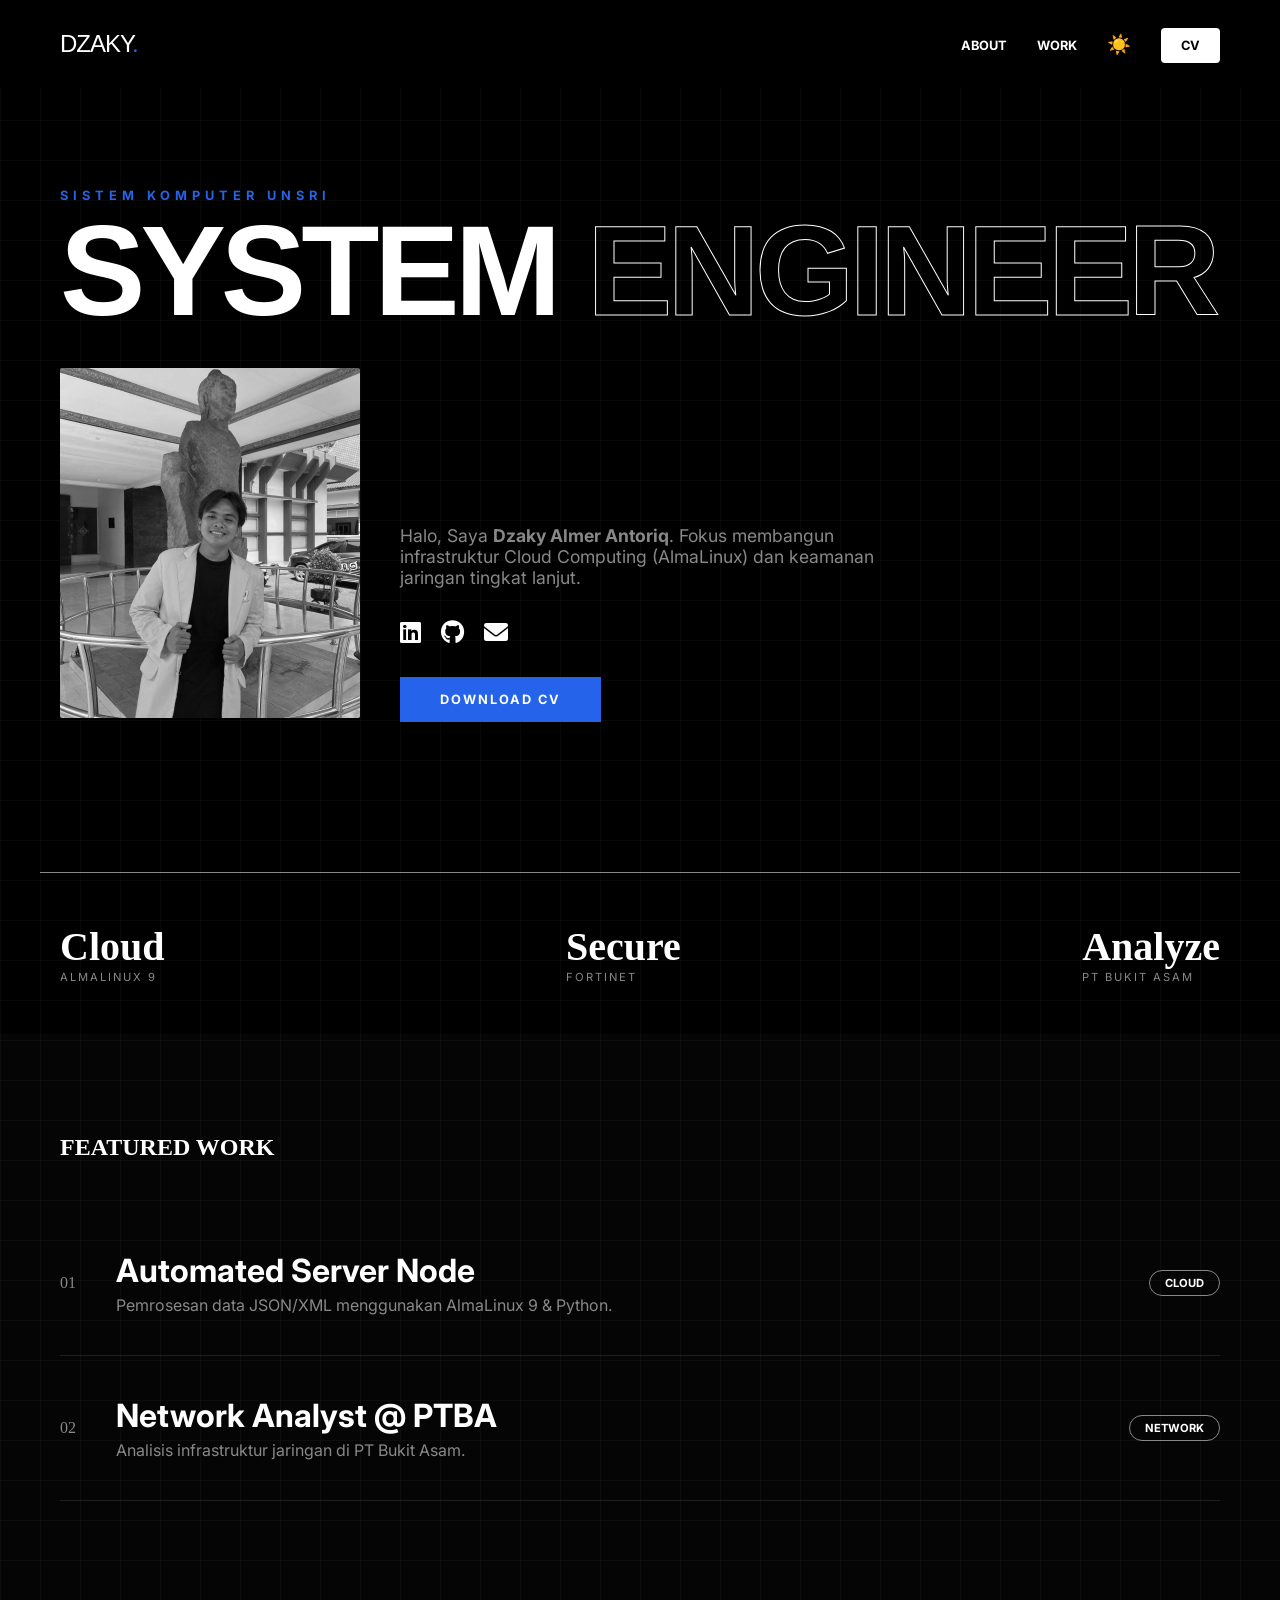
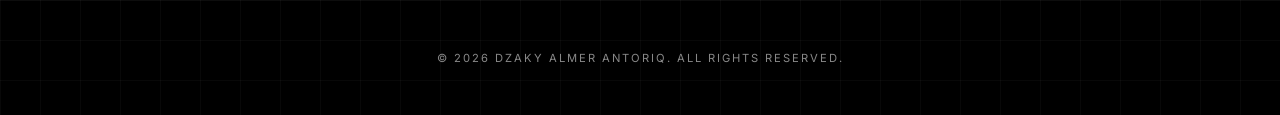
==== commit be669fd9: "Update index.html" ====
--- a/index.html
+++ b/index.html
@@ -8,15 +8,13 @@
     <link href="https://fonts.googleapis.com/css2?family=Syncopate:wght@700&family=Inter:wght@400;700&display=swap" rel="stylesheet">
     <link rel="stylesheet" href="https://cdnjs.cloudflare.com/ajax/libs/font-awesome/6.0.0/css/all.min.css">
 </head>
-<body class="dark-theme">
-
-    <nav>
+<body class="dark-theme"> <nav>
         <div class="container nav-wrapper">
             <div class="logo">DZAKY<span>.</span></div>
             <ul class="nav-links">
                 <li><a href="#about">About</a></li>
                 <li><a href="#projects">Work</a></li>
-                <li><button id="theme-toggle" class="btn-theme">🌙</button></li>
+                <li><button id="theme-toggle" class="btn-theme">☀️</button></li>
                 <li><a href="DZAKY ALMER ANTORIQ.pdf" class="btn-cv" download>CV</a></li>
             </ul>
         </div>
@@ -90,29 +88,39 @@
 
     <script>
         const btn = document.getElementById("theme-toggle");
-        const currentTheme = localStorage.getItem("theme");
-        if (currentTheme === "light") {
-            document.body.classList.remove("dark-theme");
+        const body = document.body;
+
+        // Cek Memori Tema
+        const savedTheme = localStorage.getItem("theme");
+        if (savedTheme === "light") {
+            body.classList.remove("dark-theme");
+            body.classList.add("light-theme");
             btn.innerHTML = "🌙";
         }
+
+        // Fungsi Toggle
         btn.addEventListener("click", function() {
-            document.body.classList.toggle("dark-theme");
-            let theme = document.body.classList.contains("dark-theme") ? "dark" : "light";
-            btn.innerHTML = theme === "dark" ? "☀️" : "🌙";
-            localStorage.setItem("theme", theme);
+            if (body.classList.contains("dark-theme")) {
+                body.classList.remove("dark-theme");
+                body.classList.add("light-theme");
+                btn.innerHTML = "🌙";
+                localStorage.setItem("theme", "light");
+            } else {
+                body.classList.remove("light-theme");
+                body.classList.add("dark-theme");
+                btn.innerHTML = "☀️";
+                localStorage.setItem("theme", "dark");
+            }
         });
 
-        window.addEventListener('scroll', reveal);
-        function reveal() {
-            var reveals = document.querySelectorAll('.reveal');
-            for (var i = 0; i < reveals.length; i++) {
-                var windowHeight = window.innerHeight;
-                var revealTop = reveals[i].getBoundingClientRect().top;
-                if (revealTop < windowHeight - 50) {
-                    reveals[i].classList.add('active');
+        // Scroll Reveal
+        window.addEventListener('scroll', () => {
+            document.querySelectorAll('.reveal').forEach(el => {
+                if (el.getBoundingClientRect().top < window.innerHeight - 50) {
+                    el.classList.add('active');
                 }
-            }
-        }
+            });
+        });
     </script>
 </body>
 </html>
--- a/webcv.css
+++ b/webcv.css
@@ -1,80 +1,111 @@
 :root {
     --primary: #2563eb;
-    --bg: #ffffff;
-    --text: #374151;
-    --card-bg: #ffffff;
-    --nav-bg: rgba(255, 255, 255, 0.9);
+    --accent: #3b82f6;
+    --bg: #000000;
+    --text: #ffffff;
+    --gray: #888888;
+    --grid: linear-gradient(rgba(255, 255, 255, 0.03) 1px, transparent 1px),
+            linear-gradient(90deg, rgba(255, 255, 255, 0.03) 1px, transparent 1px);
 }
 
-/* TRUE BLACK DARK MODE */
-.dark-theme {
-    --bg: #000000;
-    --text: #f1f5f9;
-    --card-bg: #111111;
-    --nav-bg: rgba(0, 0, 0, 0.9);
+.light-theme {
+    --bg: #ffffff;
+    --text: #000000;
+    --gray: #666666;
+    --grid: linear-gradient(rgba(0, 0, 0, 0.05) 1px, transparent 1px),
+            linear-gradient(90deg, rgba(0, 0, 0, 0.05) 1px, transparent 1px);
 }
 
-* { margin: 0; padding: 0; box-sizing: border-box; transition: 0.3s ease; }
-
-body { font-family: 'Inter', sans-serif; background-color: var(--bg); color: var(--text); line-height: 1.6; }
-
-.container { max-width: 1100px; margin: 0 auto; padding: 0 20px; }
-
-nav {
-    padding: 12px 0;
-    background: var(--nav-bg);
-    backdrop-filter: blur(10px);
-    position: sticky;
-    top: 0;
-    z-index: 1000;
-    border-bottom: 1px solid rgba(255,255,255,0.1);
+* { margin: 0; padding: 0; box-sizing: border-box; }
+body { 
+    font-family: 'Inter', sans-serif; 
+    background-color: var(--bg); 
+    color: var(--text); 
+    background-image: var(--grid);
+    background-size: 40px 40px;
+    overflow-x: hidden;
+    transition: 0.3s;
 }
 
+.container { max-width: 1200px; margin: 0 auto; padding: 0 20px; }
+
+/* NAVBAR */
+nav { padding: 30px 0; position: sticky; top: 0; z-index: 100; background: var(--bg); }
 .nav-wrapper { display: flex; justify-content: space-between; align-items: center; }
-.nav-links { display: flex; list-style: none; align-items: center; gap: 15px; }
-.nav-links a { text-decoration: none; color: var(--text); font-weight: 600; font-size: 0.85rem; }
-.btn-cv { background: var(--primary); color: #fff !important; padding: 6px 12px; border-radius: 6px; }
-.btn-theme { background: none; border: none; font-size: 1.1rem; cursor: pointer; color: var(--text); }
+.logo { font-family: 'Syncopate', sans-serif; font-size: 1.5rem; letter-spacing: -1px; }
+.logo span { color: var(--primary); }
+.nav-links { display: flex; list-style: none; gap: 30px; align-items: center; }
+.nav-links a { text-decoration: none; color: var(--text); font-weight: 700; font-size: 0.8rem; text-transform: uppercase; }
+.btn-cv { background: var(--text); color: var(--bg) !important; padding: 10px 20px; border-radius: 4px; }
+.btn-theme { background: none; border: none; cursor: pointer; color: var(--text); font-size: 1.2rem; }
 
-.hero { padding: 40px 0; min-height: 80vh; display: flex; align-items: center; }
-.hero-content { display: flex; align-items: center; justify-content: space-between; gap: 40px; width: 100%; }
-.hero-text { flex: 1.2; }
-.hero h1 { font-size: 3rem; line-height: 1.2; margin-bottom: 15px; }
+/* HERO */
+.hero { padding: 100px 0; }
+.hero-tag { font-size: 0.8rem; color: var(--primary); letter-spacing: 5px; margin-bottom: 10px; font-weight: 700; }
+.big-title { 
+    font-family: 'Syncopate', sans-serif; 
+    font-size: clamp(3rem, 10vw, 8rem); 
+    line-height: 0.9; 
+    letter-spacing: -5px; 
+    margin-bottom: 40px; 
+}
+.big-title span { color: transparent; -webkit-text-stroke: 1px var(--text); }
 
-.social-links { margin-bottom: 25px; display: flex; gap: 20px; font-size: 1.5rem; }
-.social-links a { color: var(--text); }
-.social-links a:hover { color: var(--primary); transform: translateY(-3px); }
+.hero-flex { display: flex; align-items: flex-end; gap: 40px; }
+.hero-image img { width: 300px; height: 350px; object-fit: cover; border-radius: 2px; filter: grayscale(1); transition: 0.5s; }
+.hero-image img:hover { filter: grayscale(0); transform: scale(1.02); }
+.hero-subtext { max-width: 500px; }
+.hero-subtext p { font-size: 1.1rem; color: var(--gray); margin-bottom: 30px; }
 
-.hero-image img {
-    width: 280px; height: 280px; object-fit: cover; border-radius: 25px;
-    box-shadow: 0 15px 30px rgba(0,0,0,0.4); border: 6px solid var(--card-bg);
+.social-links { display: flex; gap: 20px; margin-bottom: 30px; font-size: 1.5rem; }
+.social-links a { color: var(--text); transition: 0.3s; }
+.social-links a:hover { color: var(--primary); }
+
+.btn-primary { 
+    display: inline-block; 
+    background: var(--primary); 
+    color: white; 
+    padding: 15px 40px; 
+    text-decoration: none; 
+    font-weight: 700; 
+    text-transform: uppercase;
+    font-size: 0.8rem;
+    letter-spacing: 2px;
 }
 
-.skill-tag { background: var(--card-bg); color: var(--primary); border: 1.5px solid var(--primary); padding: 6px 15px; border-radius: 50px; font-weight: 600; font-size: 0.8rem; }
+/* STATS */
+.stats { display: flex; justify-content: space-between; border-top: 1px solid var(--gray); padding: 50px 20px; margin-top: 50px; }
+.stat-item h3 { font-size: 2.5rem; font-family: 'Syncopate'; }
+.stat-item p { color: var(--gray); text-transform: uppercase; font-size: 0.7rem; letter-spacing: 2px; }
 
-.project-grid { display: grid; grid-template-columns: repeat(auto-fit, minmax(300px, 1fr)); gap: 20px; }
-.project-card { background: var(--card-bg); padding: 25px; border-radius: 15px; border: 1px solid rgba(255,255,255,0.1); }
+/* PROJECTS */
+.projects { padding: 100px 0; background: rgba(255,255,255,0.02); }
+.section-title { font-family: 'Syncopate'; font-size: 1.5rem; margin-bottom: 50px; }
+.project-row { 
+    display: flex; 
+    align-items: center; 
+    padding: 40px 0; 
+    border-bottom: 1px solid rgba(255,255,255,0.1); 
+    cursor: pointer;
+    transition: 0.3s;
+}
+.project-row:hover { background: rgba(37, 99, 235, 0.05); padding-left: 20px; }
+.p-num { font-family: 'Syncopate'; color: var(--gray); margin-right: 40px; }
+.p-content { flex: 1; }
+.p-content h3 { font-size: 2rem; margin-bottom: 5px; }
+.p-content p { color: var(--gray); }
+.p-tag { font-weight: 700; font-size: 0.7rem; border: 1px solid var(--gray); padding: 5px 15px; border-radius: 50px; }
 
-.btn-primary, .btn-secondary { padding: 10px 20px; border-radius: 8px; text-decoration: none; font-weight: 600; display: inline-block; }
-.btn-primary { background: var(--primary); color: #fff; margin-right: 10px; }
-.btn-secondary { border: 2px solid var(--primary); color: var(--primary); }
+footer { padding: 50px 0; text-align: center; color: var(--gray); font-size: 0.7rem; letter-spacing: 2px; }
+
+/* REVEAL ANIMATION */
+.reveal { opacity: 0; transform: translateY(30px); transition: 1s ease; }
+.reveal.active { opacity: 1; transform: translateY(0); }
 
 @media (max-width: 768px) {
-    .nav-links { gap: 10px; }
-    .nav-links a:not(.btn-cv) { font-size: 0.75rem; }
-    .btn-cv { padding: 5px 10px; font-size: 0.75rem !important; }
-    .hero-content { flex-direction: column-reverse; text-align: center; gap: 30px; }
-    .hero h1 { font-size: 2.2rem; }
-    .hero-image img { width: 220px; height: 220px; }
-    .social-links { justify-content: center; }
-    .hero-btns { display: flex; flex-direction: column; gap: 10px; }
-    .btn-primary { margin-right: 0; }
+    .hero-flex { flex-direction: column; align-items: center; text-align: center; }
+    .hero-image img { width: 100%; height: auto; }
+    .nav-links { display: none; }
+    .big-title { letter-spacing: -2px; }
+    .stats { flex-direction: column; gap: 30px; text-align: center; }
 }
-
-@media (max-width: 400px) {
-    .nav-links a:not(.btn-cv) { display: none; }
-}
-
-.reveal { opacity: 0; transform: translateY(20px); transition: 0.6s all ease; }
-.reveal.active { opacity: 1; transform: translateY(0); }
-footer { padding: 40px 0; text-align: center; opacity: 0.5; font-size: 0.8rem; }
